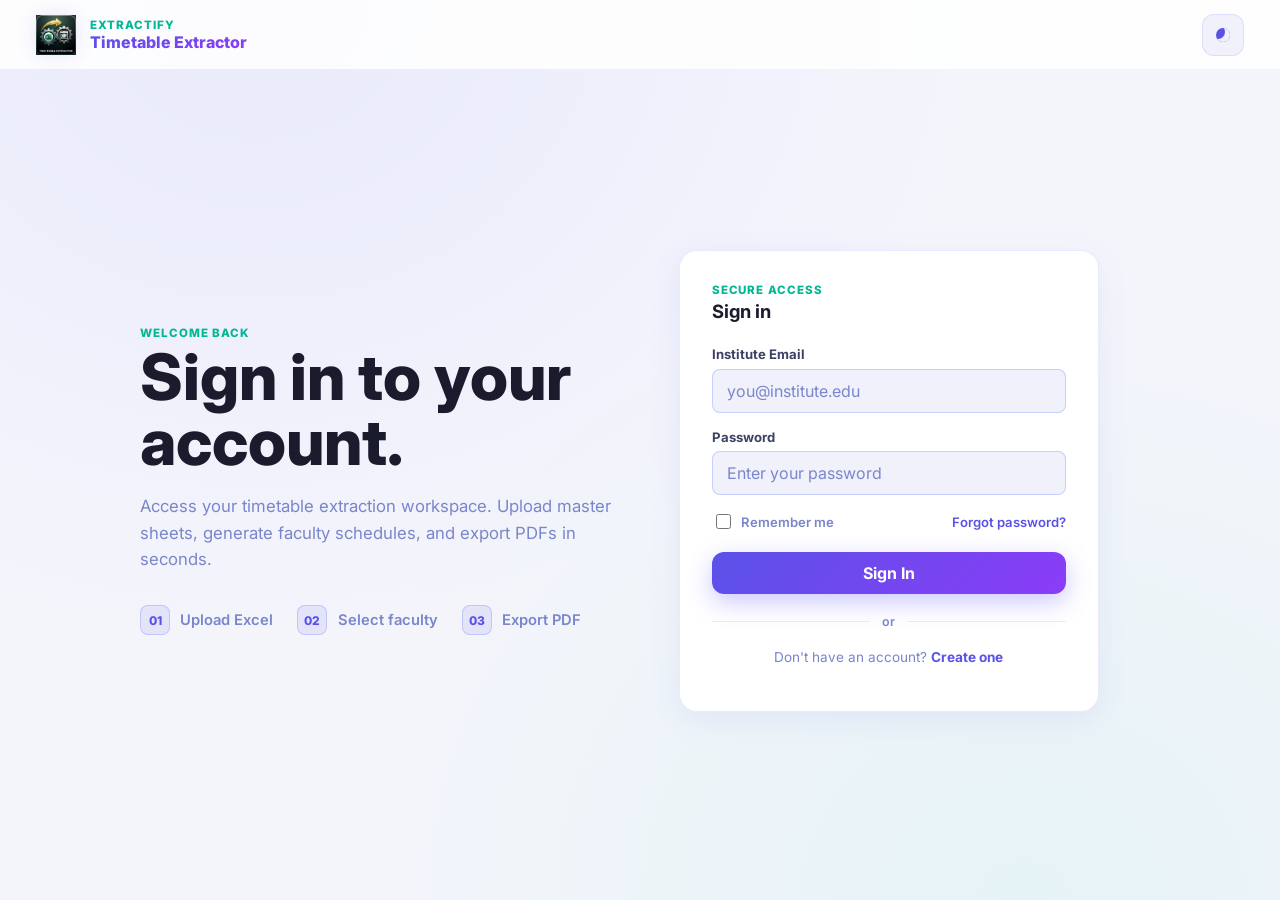
==== login.html @ 4394483c "added login, password and OTP system" ====
<!DOCTYPE html>
<html lang="en" data-theme="light">
<head>
  <meta charset="UTF-8" />
  <meta name="viewport" content="width=device-width, initial-scale=1.0" />
  <title>Extractify — Login</title>
  <link rel="icon" type="image/x-icon" href="/favicon.ico">
  <link rel="preconnect" href="https://fonts.googleapis.com" />
  <link rel="preconnect" href="https://fonts.gstatic.com" crossorigin />
  <link href="https://fonts.googleapis.com/css2?family=Inter:wght@400;500;600;700;800&display=swap" rel="stylesheet" />
  <link rel="stylesheet" href="style.css" />
  <style>
    .login-view {
      display: grid;
      min-height: calc(100vh - 77px);
      place-items: center;
      padding: clamp(1rem, 4vw, 3rem);
    }

    .login-layout {
      display: grid;
      grid-template-columns: minmax(0, 0.92fr) minmax(320px, 420px);
      gap: clamp(1.5rem, 5vw, 4rem);
      width: min(1000px, 100%);
      align-items: center;
    }

    .login-panel {
      background: var(--surface);
      border: 1px solid var(--border);
      border-radius: 18px;
      padding: 2rem;
      box-shadow: var(--shadow-soft);
    }

    .login-panel .panel-heading {
      margin-bottom: 1.5rem;
    }

    .login-panel .panel-heading h3 {
      color: var(--ink);
      font-size: 1.15rem;
      font-weight: 700;
    }

    .form-group {
      display: grid;
      gap: 0.4rem;
      margin-bottom: 1rem;
    }

    .form-label {
      color: var(--text);
      font-size: 0.82rem;
      font-weight: 700;
    }

    .form-input {
      width: 100%;
      height: 44px;
      padding: 0 0.9rem;
      color: var(--ink);
      background: var(--surface-raised);
      border: 1px solid var(--border-strong);
      border-radius: var(--radius-sm);
      outline: none;
      transition: border-color var(--transition), box-shadow var(--transition);
    }

    .form-input:focus {
      border-color: var(--primary);
      box-shadow: 0 0 0 3px color-mix(in srgb, var(--primary) 18%, transparent);
    }

    .form-input::placeholder {
      color: var(--text-muted);
    }

    .form-footer {
      display: flex;
      align-items: center;
      justify-content: space-between;
      gap: 1rem;
      margin-top: 0.5rem;
      margin-bottom: 1.25rem;
    }

    .remember-label {
      display: flex;
      align-items: center;
      gap: 0.45rem;
      color: var(--text-muted);
      font-size: 0.82rem;
      font-weight: 600;
      cursor: pointer;
    }

    .remember-label input[type="checkbox"] {
      accent-color: var(--primary);
      width: 15px;
      height: 15px;
      cursor: pointer;
    }

    .link-btn {
      color: var(--primary);
      font-size: 0.82rem;
      font-weight: 600;
      text-decoration: none;
      background: none;
      border: none;
      cursor: pointer;
      transition: color var(--transition);
      padding: 0;
    }

    .link-btn:hover {
      color: var(--primary-hover);
      text-decoration: underline;
    }

    .submit-btn {
      width: 100%;
    }

    .divider {
      display: flex;
      align-items: center;
      gap: 0.75rem;
      margin: 1.25rem 0;
      color: var(--text-muted);
      font-size: 0.78rem;
      font-weight: 600;
    }

    .divider::before,
    .divider::after {
      content: "";
      flex: 1;
      height: 1px;
      background: var(--border);
    }

    .signup-row {
      text-align: center;
      color: var(--text-muted);
      font-size: 0.85rem;
    }

    .signup-row button {
      color: var(--primary);
      font-weight: 700;
      text-decoration: none;
      background: none;
      border: none;
      cursor: pointer;
      padding: 0;
    }

    .signup-row button:hover {
      text-decoration: underline;
    }

    .alert-box {
      margin-bottom: 1rem;
      padding: 0.6rem 0.85rem;
      border-radius: var(--radius-sm);
      font-size: 0.85rem;
      font-weight: 600;
      display: none;
    }

    .alert-box.error {
      color: var(--danger);
      background: rgba(255, 71, 87, 0.1);
      border: 1px solid rgba(255, 71, 87, 0.25);
    }

    .alert-box.success {
      color: var(--accent);
      background: var(--accent-soft);
      border: 1px solid rgba(0, 212, 170, 0.25);
    }

    .screen {
      display: none;
    }

    .screen.active {
      display: block;
    }

    .back-link {
      display: inline-flex;
      align-items: center;
      gap: 0.4rem;
      margin-bottom: 1rem;
      color: var(--text-muted);
      font-size: 0.82rem;
      font-weight: 600;
      text-decoration: none;
      cursor: pointer;
    }

    .back-link:hover {
      color: var(--primary);
    }

    .otp-input {
      text-align: center;
      letter-spacing: 0.5rem;
      font-size: 1.2rem;
      font-weight: 700;
    }

    @media (max-width: 820px) {
      .login-layout {
        grid-template-columns: 1fr;
      }

      .upload-copy {
        text-align: center;
      }

      .upload-brief {
        justify-content: center;
      }
    }
  </style>
</head>
<body>
  <div class="app-shell">
    <header class="topbar">
      <div class="brand" aria-label="Extractify">
        <div class="brand-mark" aria-hidden="true">
          <img src="/favicon.ico" role="img" height="40px" width="40px">
        </div>
        <div>
          <p class="brand-kicker">Extractify</p>
          <h1>Timetable Extractor</h1>
        </div>
      </div>
      <div class="topbar-actions">
        <button id="themeToggle" class="icon-btn" type="button" title="Toggle theme" aria-label="Toggle theme">
          <span class="theme-glyph" aria-hidden="true"></span>
        </button>
      </div>
    </header>

    <section class="login-view">
      <div class="login-layout">
        <div class="upload-copy">
          <p class="eyebrow">Welcome back</p>
          <h2>Sign in to your account.</h2>
          <p class="subtitle">
            Access your timetable extraction workspace. Upload master sheets, generate faculty schedules, and export PDFs in seconds.
          </p>
          <div class="upload-brief" aria-label="Features overview">
            <div class="brief-item">
              <span class="brief-number">01</span>
              <span>Upload Excel</span>
            </div>
            <div class="brief-item">
              <span class="brief-number">02</span>
              <span>Select faculty</span>
            </div>
            <div class="brief-item">
              <span class="brief-number">03</span>
              <span>Export PDF</span>
            </div>
          </div>
        </div>

        <div class="login-panel">
          <!-- LOGIN SCREEN -->
          <div id="loginScreen" class="screen active">
            <div class="panel-heading">
              <div>
                <p class="eyebrow">Secure access</p>
                <h3>Sign in</h3>
              </div>
            </div>

            <div id="loginAlert" class="alert-box" role="alert"></div>

            <form id="loginForm" novalidate>
              <div class="form-group">
                <label class="form-label" for="loginEmail">Institute Email</label>
                <input
                  type="email"
                  id="loginEmail"
                  class="form-input"
                  placeholder="you@institute.edu"
                  autocomplete="email"
                  required
                />
              </div>

              <div class="form-group">
                <label class="form-label" for="loginPassword">Password</label>
                <input
                  type="password"
                  id="loginPassword"
                  class="form-input"
                  placeholder="Enter your password"
                  autocomplete="current-password"
                  required
                />
              </div>

              <div class="form-footer">
                <label class="remember-label">
                  <input type="checkbox" id="rememberMe" />
                  Remember me
                </label>
                <button type="button" class="link-btn" id="showForgotBtn">Forgot password?</button>
              </div>

              <button type="submit" class="primary-btn submit-btn">Sign In</button>
            </form>

            <div class="divider">or</div>

            <p class="signup-row">
              Don't have an account? <button type="button" id="showRegisterBtn">Create one</button>
            </p>
          </div>

          <!-- REGISTER STEP 1: Email + Name -->
          <div id="registerScreen" class="screen">
            <button type="button" class="back-link" id="backToLoginFromRegister">← Back to login</button>

            <div class="panel-heading">
              <div>
                <p class="eyebrow">Create account</p>
                <h3>Register</h3>
              </div>
            </div>

            <div id="registerAlert" class="alert-box" role="alert"></div>

            <form id="registerForm" novalidate>
              <div class="form-group">
                <label class="form-label" for="regFullName">Full Name</label>
                <input
                  type="text"
                  id="regFullName"
                  class="form-input"
                  placeholder="John Doe"
                  required
                />
              </div>

              <div class="form-group">
                <label class="form-label" for="regEmail">Institute Email</label>
                <input
                  type="email"
                  id="regEmail"
                  class="form-input"
                  placeholder="you@institute.edu"
                  autocomplete="email"
                  required
                />
              </div>

              <button type="submit" class="primary-btn submit-btn">Send OTP</button>
            </form>
          </div>

          <!-- REGISTER STEP 2: Verify OTP -->
          <div id="registerOtpScreen" class="screen">
            <button type="button" class="back-link" id="backToRegisterFromOtp">← Back</button>

            <div class="panel-heading">
              <div>
                <p class="eyebrow">Verify email</p>
                <h3>Enter OTP</h3>
              </div>
            </div>

            <div id="registerOtpAlert" class="alert-box" role="alert"></div>

            <form id="registerOtpForm" novalidate>
              <div class="form-group">
                <label class="form-label" for="regOtp">6-digit code</label>
                <input
                  type="text"
                  id="regOtp"
                  class="form-input otp-input"
                  placeholder="000000"
                  maxlength="6"
                  pattern="[0-9]{6}"
                  required
                />
              </div>

              <button type="submit" class="primary-btn submit-btn">Verify OTP</button>
            </form>
          </div>

          <!-- REGISTER STEP 3: Create Password -->
          <div id="registerPasswordScreen" class="screen">
            <div class="panel-heading">
              <div>
                <p class="eyebrow">Almost done</p>
                <h3>Create Password</h3>
              </div>
            </div>

            <div id="registerPasswordAlert" class="alert-box" role="alert"></div>

            <form id="registerPasswordForm" novalidate>
              <div class="form-group">
                <label class="form-label" for="regPassword">Password</label>
                <input
                  type="password"
                  id="regPassword"
                  class="form-input"
                  placeholder="At least 8 characters"
                  autocomplete="new-password"
                  required
                />
              </div>

              <div class="form-group">
                <label class="form-label" for="regPasswordConfirm">Confirm Password</label>
                <input
                  type="password"
                  id="regPasswordConfirm"
                  class="form-input"
                  placeholder="Re-enter password"
                  autocomplete="new-password"
                  required
                />
              </div>

              <button type="submit" class="primary-btn submit-btn">Complete Registration</button>
            </form>
          </div>

          <!-- FORGOT PASSWORD STEP 1: Email -->
          <div id="forgotScreen" class="screen">
            <button type="button" class="back-link" id="backToLoginFromForgot">← Back to login</button>

            <div class="panel-heading">
              <div>
                <p class="eyebrow">Reset password</p>
                <h3>Forgot Password</h3>
              </div>
            </div>

            <div id="forgotAlert" class="alert-box" role="alert"></div>

            <form id="forgotForm" novalidate>
              <div class="form-group">
                <label class="form-label" for="forgotEmail">Institute Email</label>
                <input
                  type="email"
                  id="forgotEmail"
                  class="form-input"
                  placeholder="you@institute.edu"
                  autocomplete="email"
                  required
                />
              </div>

              <button type="submit" class="primary-btn submit-btn">Send OTP</button>
            </form>
          </div>

          <!-- FORGOT PASSWORD STEP 2: Verify OTP -->
          <div id="forgotOtpScreen" class="screen">
            <button type="button" class="back-link" id="backToForgotFromOtp">← Back</button>

            <div class="panel-heading">
              <div>
                <p class="eyebrow">Verify email</p>
                <h3>Enter OTP</h3>
              </div>
            </div>

            <div id="forgotOtpAlert" class="alert-box" role="alert"></div>

            <form id="forgotOtpForm" novalidate>
              <div class="form-group">
                <label class="form-label" for="forgotOtp">6-digit code</label>
                <input
                  type="text"
                  id="forgotOtp"
                  class="form-input otp-input"
                  placeholder="000000"
                  maxlength="6"
                  pattern="[0-9]{6}"
                  required
                />
              </div>

              <button type="submit" class="primary-btn submit-btn">Verify OTP</button>
            </form>
          </div>

          <!-- FORGOT PASSWORD STEP 3: Reset Password -->
          <div id="forgotResetScreen" class="screen">
            <div class="panel-heading">
              <div>
                <p class="eyebrow">Reset password</p>
                <h3>New Password</h3>
              </div>
            </div>

            <div id="forgotResetAlert" class="alert-box" role="alert"></div>

            <form id="forgotResetForm" novalidate>
              <div class="form-group">
                <label class="form-label" for="forgotPassword">New Password</label>
                <input
                  type="password"
                  id="forgotPassword"
                  class="form-input"
                  placeholder="At least 8 characters"
                  autocomplete="new-password"
                  required
                />
              </div>

              <div class="form-group">
                <label class="form-label" for="forgotPasswordConfirm">Confirm Password</label>
                <input
                  type="password"
                  id="forgotPasswordConfirm"
                  class="form-input"
                  placeholder="Re-enter password"
                  autocomplete="new-password"
                  required
                />
              </div>

              <button type="submit" class="primary-btn submit-btn">Reset Password</button>
            </form>
          </div>
        </div>
      </div>
    </section>
  </div>

  <div id="toast" class="toast" role="status" aria-live="polite" hidden></div>

  <script>
    // Theme toggle
    const themeToggle = document.getElementById('themeToggle');
    const html = document.documentElement;
    const saved = localStorage.getItem('theme') || 'light';
    html.setAttribute('data-theme', saved);

    themeToggle.addEventListener('click', () => {
      const next = html.getAttribute('data-theme') === 'dark' ? 'light' : 'dark';
      html.setAttribute('data-theme', next);
      localStorage.setItem('theme', next);
    });

    // Screen navigation
    const screens = {
      login: document.getElementById('loginScreen'),
      register: document.getElementById('registerScreen'),
      registerOtp: document.getElementById('registerOtpScreen'),
      registerPassword: document.getElementById('registerPasswordScreen'),
      forgot: document.getElementById('forgotScreen'),
      forgotOtp: document.getElementById('forgotOtpScreen'),
      forgotReset: document.getElementById('forgotResetScreen'),
    };

    function showScreen(name) {
      Object.values(screens).forEach(s => s.classList.remove('active'));
      screens[name].classList.add('active');
    }

    // State
    let regEmail = '', regFullName = '', regOtp = '';
    let forgotEmail = '', forgotOtp = '';

    // Alerts
    function showAlert(id, msg, type = 'error') {
      const box = document.getElementById(id);
      box.textContent = msg;
      box.className = `alert-box ${type}`;
      box.style.display = 'block';
    }

    function hideAlert(id) {
      document.getElementById(id).style.display = 'none';
    }

    // Navigation buttons
    document.getElementById('showRegisterBtn').addEventListener('click', () => showScreen('register'));
    document.getElementById('showForgotBtn').addEventListener('click', () => showScreen('forgot'));
    document.getElementById('backToLoginFromRegister').addEventListener('click', () => showScreen('login'));
    document.getElementById('backToLoginFromForgot').addEventListener('click', () => showScreen('login'));
    document.getElementById('backToRegisterFromOtp').addEventListener('click', () => showScreen('register'));
    document.getElementById('backToForgotFromOtp').addEventListener('click', () => showScreen('forgot'));

    // ========== LOGIN ==========
    document.getElementById('loginForm').addEventListener('submit', async (e) => {
      e.preventDefault();
      hideAlert('loginAlert');

      const email = document.getElementById('loginEmail').value.trim();
      const password = document.getElementById('loginPassword').value;
      const btn = e.target.querySelector('button[type="submit"]');

      if (!email || !password) {
        showAlert('loginAlert', 'Please fill in all fields.');
        return;
      }

      btn.disabled = true;
      btn.textContent = 'Signing in…';

      try {
        const res = await fetch('/api/login', {
          method: 'POST',
          headers: { 'Content-Type': 'application/json' },
          credentials: 'same-origin',
          body: JSON.stringify({ email, password }),
        });
        if (res.ok) {
          window.location.href = '/';
        } else {
          const data = await res.json();
          showAlert('loginAlert', data.error || 'Invalid credentials.');
        }
      } catch {
        showAlert('loginAlert', 'Could not reach the server.');
      } finally {
        btn.disabled = false;
        btn.textContent = 'Sign In';
      }
    });

    // ========== REGISTER STEP 1 ==========
    document.getElementById('registerForm').addEventListener('submit', async (e) => {
      e.preventDefault();
      hideAlert('registerAlert');

      regFullName = document.getElementById('regFullName').value.trim();
      regEmail = document.getElementById('regEmail').value.trim();
      const btn = e.target.querySelector('button[type="submit"]');

      if (!regFullName || !regEmail) {
        showAlert('registerAlert', 'Please fill in all fields.');
        return;
      }

      btn.disabled = true;
      btn.textContent = 'Sending…';

      try {
        const res = await fetch('/api/register/send-otp', {
          method: 'POST',
          headers: { 'Content-Type': 'application/json' },
          body: JSON.stringify({ full_name: regFullName, email: regEmail }),
        });
        const data = await res.json();
        if (res.ok) {
          showAlert('registerOtpAlert', 'OTP sent to your email.', 'success');
          showScreen('registerOtp');
        } else {
          showAlert('registerAlert', data.error || 'Failed to send OTP.');
        }
      } catch {
        showAlert('registerAlert', 'Could not reach the server.');
      } finally {
        btn.disabled = false;
        btn.textContent = 'Send OTP';
      }
    });

    // ========== REGISTER STEP 2 ==========
    document.getElementById('registerOtpForm').addEventListener('submit', async (e) => {
      e.preventDefault();
      hideAlert('registerOtpAlert');

      regOtp = document.getElementById('regOtp').value.trim();
      const btn = e.target.querySelector('button[type="submit"]');

      if (regOtp.length !== 6) {
        showAlert('registerOtpAlert', 'Please enter a 6-digit OTP.');
        return;
      }

      btn.disabled = true;
      btn.textContent = 'Verifying…';

      try {
        const res = await fetch('/api/register/verify-otp', {
          method: 'POST',
          headers: { 'Content-Type': 'application/json' },
          body: JSON.stringify({ email: regEmail, otp: regOtp }),
        });
        const data = await res.json();
        if (res.ok) {
          showScreen('registerPassword');
        } else {
          showAlert('registerOtpAlert', data.error || 'Invalid OTP.');
        }
      } catch {
        showAlert('registerOtpAlert', 'Could not reach the server.');
      } finally {
        btn.disabled = false;
        btn.textContent = 'Verify OTP';
      }
    });

    // ========== REGISTER STEP 3 ==========
    document.getElementById('registerPasswordForm').addEventListener('submit', async (e) => {
      e.preventDefault();
      hideAlert('registerPasswordAlert');

      const password = document.getElementById('regPassword').value;
      const confirm = document.getElementById('regPasswordConfirm').value;
      const btn = e.target.querySelector('button[type="submit"]');

      if (password.length < 8) {
        showAlert('registerPasswordAlert', 'Password must be at least 8 characters.');
        return;
      }
      if (password !== confirm) {
        showAlert('registerPasswordAlert', 'Passwords do not match.');
        return;
      }

      btn.disabled = true;
      btn.textContent = 'Creating account…';

      try {
        const res = await fetch('/api/register/complete', {
          method: 'POST',
          headers: { 'Content-Type': 'application/json' },
          credentials: 'same-origin',
          body: JSON.stringify({ email: regEmail, otp: regOtp, password }),
        });
        if (res.ok) {
          window.location.href = '/';
        } else {
          const data = await res.json();
          showAlert('registerPasswordAlert', data.error || 'Registration failed.');
        }
      } catch {
        showAlert('registerPasswordAlert', 'Could not reach the server.');
      } finally {
        btn.disabled = false;
        btn.textContent = 'Complete Registration';
      }
    });

    // ========== FORGOT STEP 1 ==========
    document.getElementById('forgotForm').addEventListener('submit', async (e) => {
      e.preventDefault();
      hideAlert('forgotAlert');

      forgotEmail = document.getElementById('forgotEmail').value.trim();
      const btn = e.target.querySelector('button[type="submit"]');

      if (!forgotEmail) {
        showAlert('forgotAlert', 'Please enter your email.');
        return;
      }

      btn.disabled = true;
      btn.textContent = 'Sending…';

      try {
        const res = await fetch('/api/forgot/send-otp', {
          method: 'POST',
          headers: { 'Content-Type': 'application/json' },
          body: JSON.stringify({ email: forgotEmail }),
        });
        const data = await res.json();
        if (res.ok) {
          showAlert('forgotOtpAlert', 'OTP sent to your email.', 'success');
          showScreen('forgotOtp');
        } else {
          showAlert('forgotAlert', data.error || 'Failed to send OTP.');
        }
      } catch {
        showAlert('forgotAlert', 'Could not reach the server.');
      } finally {
        btn.disabled = false;
        btn.textContent = 'Send OTP';
      }
    });

    // ========== FORGOT STEP 2 ==========
    document.getElementById('forgotOtpForm').addEventListener('submit', async (e) => {
      e.preventDefault();
      hideAlert('forgotOtpAlert');

      forgotOtp = document.getElementById('forgotOtp').value.trim();
      const btn = e.target.querySelector('button[type="submit"]');

      if (forgotOtp.length !== 6) {
        showAlert('forgotOtpAlert', 'Please enter a 6-digit OTP.');
        return;
      }

      btn.disabled = true;
      btn.textContent = 'Verifying…';

      try {
        const res = await fetch('/api/forgot/verify-otp', {
          method: 'POST',
          headers: { 'Content-Type': 'application/json' },
          body: JSON.stringify({ email: forgotEmail, otp: forgotOtp }),
        });
        const data = await res.json();
        if (res.ok) {
          showScreen('forgotReset');
        } else {
          showAlert('forgotOtpAlert', data.error || 'Invalid OTP.');
        }
      } catch {
        showAlert('forgotOtpAlert', 'Could not reach the server.');
      } finally {
        btn.disabled = false;
        btn.textContent = 'Verify OTP';
      }
    });

    // ========== FORGOT STEP 3 ==========
    document.getElementById('forgotResetForm').addEventListener('submit', async (e) => {
      e.preventDefault();
      hideAlert('forgotResetAlert');

      const password = document.getElementById('forgotPassword').value;
      const confirm = document.getElementById('forgotPasswordConfirm').value;
      const btn = e.target.querySelector('button[type="submit"]');

      if (password.length < 8) {
        showAlert('forgotResetAlert', 'Password must be at least 8 characters.');
        return;
      }
      if (password !== confirm) {
        showAlert('forgotResetAlert', 'Passwords do not match.');
        return;
      }

      btn.disabled = true;
      btn.textContent = 'Resetting…';

      try {
        const res = await fetch('/api/forgot/reset', {
          method: 'POST',
          headers: { 'Content-Type': 'application/json' },
          body: JSON.stringify({ email: forgotEmail, otp: forgotOtp, password }),
        });
        const data = await res.json();
        if (res.ok) {
          showAlert('loginAlert', 'Password reset successful. Please sign in.', 'success');
          showScreen('login');
        } else {
          showAlert('forgotResetAlert', data.error || 'Reset failed.');
        }
      } catch {
        showAlert('forgotResetAlert', 'Could not reach the server.');
      } finally {
        btn.disabled = false;
        btn.textContent = 'Reset Password';
      }
    });
  </script>
</body>
</html>
---- style.css ----
/* =========================================================
   TimeAI - Smart Extraction Dashboard
   Dark Navy / Teal / Purple Theme
   ========================================================= */

:root {
  color-scheme: dark;
  /* Backgrounds */
  --bg: #0d0f1a;
  --bg-band: #0a0c16;
  --surface: #131628;
  --surface-raised: #1a1f35;
  --surface-soft: #1e2440;
  --surface-2: #161b2e;

  /* Text */
  --ink: #e8eaf6;
  --text: #c5cae9;
  --text-muted: #7986cb;

  /* Borders */
  --border: rgba(99, 120, 255, 0.18);
  --border-strong: rgba(99, 120, 255, 0.35);

  /* Brand colors */
  --primary: #6c63ff;
  --primary-hover: #7c74ff;
  --primary-soft: rgba(108, 99, 255, 0.18);

  /* Teal accent */
  --accent: #00d4aa;
  --accent-soft: rgba(0, 212, 170, 0.14);

  /* Supporting colors */
  --gold: #ffd166;
  --rose: #ff6b9d;
  --violet: #a855f7;
  --cyan: #22d3ee;
  --teal: #00d4aa;
  --danger: #ff4757;

  /* Gradients */
  --grad-primary: linear-gradient(135deg, #6c63ff 0%, #a855f7 100%);
  --grad-accent: linear-gradient(135deg, #00d4aa 0%, #22d3ee 100%);
  --grad-card-blue: linear-gradient(135deg, #1a2550 0%, #0f1635 100%);
  --grad-card-teal: linear-gradient(135deg, #0d2b2b 0%, #0a1f1f 100%);
  --grad-card-purple: linear-gradient(135deg, #221535 0%, #160e26 100%);
  --grad-card-red: linear-gradient(135deg, #2a1220 0%, #1a0b14 100%);
  --grad-sidebar: linear-gradient(180deg, #0f1120 0%, #0b0d1a 100%);
  --grad-topbar: linear-gradient(90deg, #0d0f1e 0%, #111428 100%);

  /* Shadows */
  --shadow: 0 24px 64px rgba(0, 0, 0, 0.6);
  --shadow-soft: 0 8px 32px rgba(0, 0, 0, 0.4);
  --shadow-glow: 0 0 20px rgba(108, 99, 255, 0.25);
  --shadow-teal: 0 0 20px rgba(0, 212, 170, 0.2);

  /* Misc */
  --radius: 12px;
  --radius-sm: 8px;
  --font: "Inter", "Segoe UI", Arial, sans-serif;
  --transition: 180ms ease;
}

/* Dark theme (explicit) */
[data-theme="dark"] {
  color-scheme: dark;
  --bg: #0d0f1a;
  --bg-band: #0a0c16;
  --surface: #131628;
  --surface-raised: #1a1f35;
  --surface-soft: #1e2440;
  --surface-2: #161b2e;
  --ink: #e8eaf6;
  --text: #c5cae9;
  --text-muted: #7986cb;
  --border: rgba(99, 120, 255, 0.18);
  --border-strong: rgba(99, 120, 255, 0.35);
  --primary: #6c63ff;
  --primary-hover: #7c74ff;
  --primary-soft: rgba(108, 99, 255, 0.18);
  --accent: #00d4aa;
  --accent-soft: rgba(0, 212, 170, 0.14);
  --gold: #ffd166;
  --rose: #ff6b9d;
  --violet: #a855f7;
  --shadow: 0 24px 64px rgba(0, 0, 0, 0.6);
  --shadow-soft: 0 8px 32px rgba(0, 0, 0, 0.4);
  --shadow-glow: 0 0 20px rgba(108, 99, 255, 0.25);
  --shadow-teal: 0 0 20px rgba(0, 212, 170, 0.2);
  --grad-sidebar: linear-gradient(180deg, #0f1120 0%, #0b0d1a 100%);
}

/* Light theme */
[data-theme="light"] {
  color-scheme: light;

  /* Backgrounds */
  --bg: #f4f5fb;
  --bg-band: #eceef8;
  --surface: #ffffff;
  --surface-raised: #f0f1fa;
  --surface-soft: #e8eaf6;
  --surface-2: #f7f8fd;

  /* Text */
  --ink: #1a1c2e;
  --text: #3d4166;
  --text-muted: #7986cb;

  /* Borders */
  --border: rgba(99, 120, 255, 0.15);
  --border-strong: rgba(99, 120, 255, 0.28);

  /* Brand colors — same vibrancy */
  --primary: #5a52e8;
  --primary-hover: #6c63ff;
  --primary-soft: rgba(90, 82, 232, 0.1);

  /* Teal accent */
  --accent: #00b894;
  --accent-soft: rgba(0, 184, 148, 0.12);

  /* Supporting colors */
  --gold: #e6a817;
  --rose: #e8457a;
  --violet: #8b3cf7;
  --cyan: #06b6d4;
  --teal: #00b894;
  --danger: #e53e52;

  /* Gradients */
  --grad-primary: linear-gradient(135deg, #5a52e8 0%, #8b3cf7 100%);
  --grad-accent: linear-gradient(135deg, #00b894 0%, #06b6d4 100%);
  --grad-card-blue: linear-gradient(135deg, #eef0fd 0%, #f4f5fb 100%);
  --grad-card-teal: linear-gradient(135deg, #e6faf7 0%, #f0fdfb 100%);
  --grad-card-purple: linear-gradient(135deg, #f3eeff 0%, #f9f5ff 100%);
  --grad-card-red: linear-gradient(135deg, #fff0f3 0%, #fff5f7 100%);
  --grad-sidebar: linear-gradient(180deg, #f7f8fd 0%, #f0f1fa 100%);
  --grad-topbar: linear-gradient(90deg, #ffffff 0%, #f7f8fd 100%);

  /* Shadows */
  --shadow: 0 24px 64px rgba(90, 82, 232, 0.12);
  --shadow-soft: 0 8px 32px rgba(90, 82, 232, 0.08);
  --shadow-glow: 0 0 20px rgba(90, 82, 232, 0.15);
  --shadow-teal: 0 0 20px rgba(0, 184, 148, 0.15);
}

* {
  box-sizing: border-box;
}

html {
  min-height: 100%;
  letter-spacing: 0;
}

body {
  min-height: 100vh;
  margin: 0;
  font-family: var(--font);
  color: var(--text);
  background: var(--bg);
  background-image:
    radial-gradient(ellipse at 20% 0%, rgba(108, 99, 255, 0.08) 0%, transparent 50%),
    radial-gradient(ellipse at 80% 100%, rgba(0, 212, 170, 0.06) 0%, transparent 50%);
}

button,
input {
  font: inherit;
}

button {
  border: 0;
}

[hidden] {
  display: none !important;
}

.app-shell {
  min-height: 100vh;
}

.topbar {
  position: sticky;
  top: 0;
  z-index: 20;
  display: flex;
  align-items: center;
  justify-content: space-between;
  gap: 1rem;
  padding: 0.85rem clamp(1rem, 3vw, 2.25rem);
  background: rgba(255, 255, 255, 0.88);
}

[data-theme="dark"] .topbar {
  background: rgba(13, 15, 26, 0.92);
  border-bottom: 1px solid var(--border);
  backdrop-filter: blur(24px);
  -webkit-backdrop-filter: blur(24px);
}

.brand {
  display: flex;
  align-items: center;
  gap: 0.85rem;
  min-width: 0;
}

.brand-mark {
  display: grid;
  width: 40px;
  height: 40px;
  place-items: center;
  color: #fff;
  background: var(--grad-primary);
  border-radius: 10px;
  box-shadow: var(--shadow-glow);
  flex: 0 0 auto;
}

.brand-mark svg {
  width: 25px;
  height: 25px;
  fill: currentColor;
}

.brand h1,
.brand p,
.upload-copy h2,
.panel-heading h3,
.sidebar h3,
.content-header h2,
.dropzone h3,
.welcome-panel h3,
.teacher-code,
.stat-value,
.tt-subject {
  margin: 0;
}

.brand h1 {
  color: var(--ink);
  font-size: 1rem;
  font-weight: 800;
  background: var(--grad-primary);
  -webkit-background-clip: text;
  -webkit-text-fill-color: transparent;
  background-clip: text;
}

.brand-kicker,
.eyebrow {
  margin: 0 0 0.24rem;
  color: var(--accent);
  font-size: 0.72rem;
  font-weight: 800;
  text-transform: uppercase;
  letter-spacing: 0.08em;
}

.topbar-actions {
  display: flex;
  align-items: center;
  gap: 0.65rem;
}

.icon-btn,
.ghost-btn,
.primary-btn {
  min-height: 42px;
  border-radius: var(--radius);
  cursor: pointer;
  transition:
    transform var(--transition),
    background var(--transition),
    border-color var(--transition),
    color var(--transition),
    box-shadow var(--transition);
}

.icon-btn {
  display: grid;
  width: 42px;
  place-items: center;
  color: var(--text);
  background: var(--surface-raised);
  border: 1px solid var(--border);
}

.ghost-btn,
.primary-btn {
  display: inline-flex;
  align-items: center;
  justify-content: center;
  gap: 0.55rem;
  padding: 0.6rem 1.1rem;
  font-weight: 700;
  white-space: nowrap;
}

.ghost-btn {
  color: var(--text);
  background: var(--surface-raised);
  border: 1px solid var(--border-strong);
}

.primary-btn {
  color: #fff;
  background: var(--grad-primary);
  border: none;
  box-shadow: 0 8px 24px rgba(108, 99, 255, 0.35);
}

.icon-btn:hover,
.ghost-btn:hover,
.primary-btn:hover {
  transform: translateY(-1px);
}

.ghost-btn:hover,
.icon-btn:hover {
  border-color: var(--primary);
  background: var(--surface-soft);
  color: var(--ink);
}

.primary-btn:hover {
  background: linear-gradient(135deg, #7c74ff 0%, #b560ff 100%);
  box-shadow: 0 12px 32px rgba(108, 99, 255, 0.45);
}

.primary-btn:disabled,
.primary-btn.disabled,
.primary-btn:disabled:hover {
  cursor: not-allowed;
  color: color-mix(in srgb, var(--text-muted) 72%, transparent);
  background: color-mix(in srgb, var(--surface-soft) 82%, var(--border));
  box-shadow: none;
  transform: none;
}

.icon-btn:focus-visible,
.ghost-btn:focus-visible,
.primary-btn:focus-visible,
.dropzone:focus-visible,
.teacher-item:focus-visible,
.search-field:focus-within {
  outline: 3px solid color-mix(in srgb, var(--primary) 28%, transparent);
  outline-offset: 3px;
}

.theme-glyph,
.btn-icon {
  position: relative;
  display: inline-block;
  width: 18px;
  height: 18px;
  flex: 0 0 auto;
}

.theme-glyph::before {
  position: absolute;
  inset: 2px;
  content: "";
  border-radius: 999px;
  background: var(--primary);
  box-shadow: inset -5px -3px 0 var(--surface-soft);
}

[data-theme="light"] .theme-glyph::before {
  inset: 2px;
  background: var(--primary);
  box-shadow: inset -5px -3px 0 var(--surface-raised);
}

[data-theme="dark"] .theme-glyph::before {
  inset: 3px;
  background: var(--gold);
  box-shadow:
    0 -7px 0 -5px var(--gold),
    0 7px 0 -5px var(--gold),
    7px 0 0 -5px var(--gold),
    -7px 0 0 -5px var(--gold);
}

.upload-icon::before,
.download-icon::before,
.browse-icon::before {
  position: absolute;
  content: "";
}

.upload-icon::before {
  left: 4px;
  top: 3px;
  width: 8px;
  height: 8px;
  border-top: 2px solid currentColor;
  border-left: 2px solid currentColor;
  transform: rotate(45deg);
}

.upload-icon::after,
.download-icon::after,
.browse-icon::after {
  position: absolute;
  content: "";
}

.upload-icon::after {
  left: 8px;
  top: 6px;
  width: 2px;
  height: 9px;
  background: currentColor;
  border-radius: 1px;
}

.download-icon::before {
  left: 8px;
  top: 2px;
  width: 2px;
  height: 10px;
  background: currentColor;
}

.download-icon::after {
  left: 4px;
  top: 8px;
  width: 8px;
  height: 8px;
  border-right: 2px solid currentColor;
  border-bottom: 2px solid currentColor;
  transform: rotate(45deg);
}

.browse-icon::before {
  left: 2px;
  top: 5px;
  width: 14px;
  height: 10px;
  border: 2px solid currentColor;
  border-radius: 3px;
}

.browse-icon::after {
  left: 5px;
  top: 2px;
  width: 7px;
  height: 5px;
  border: 2px solid currentColor;
  border-bottom: 0;
  border-radius: 3px 3px 0 0;
}

.upload-view {
  display: grid;
  min-height: calc(100vh - 77px);
  align-items: center;
  padding: clamp(1rem, 4vw, 3rem);
}

.upload-layout {
  display: grid;
  grid-template-columns: minmax(0, 0.92fr) minmax(340px, 480px);
  gap: clamp(1.5rem, 5vw, 4rem);
  width: min(1120px, 100%);
  margin: 0 auto;
  align-items: center;
}

.upload-copy h2 {
  max-width: 760px;
  color: var(--ink);
  font-size: clamp(2.2rem, 5vw, 4.6rem);
  line-height: 1.02;
  font-weight: 800;
  letter-spacing: 0;
}

.upload-copy .subtitle {
  max-width: 520px;
  margin: 1.15rem 0 2rem;
  color: var(--text-muted);
  font-size: 1.05rem;
  line-height: 1.6;
}

.upload-brief {
  display: grid;
  grid-template-columns: repeat(3, auto);
  gap: 1.5rem;
  justify-content: start;
}

.brief-item {
  display: flex;
  align-items: center;
  gap: 0.65rem;
  color: var(--text-muted);
  font-size: 0.92rem;
  font-weight: 600;
}

.brief-number {
  display: grid;
  width: 30px;
  height: 30px;
  place-items: center;
  color: var(--primary);
  background: var(--primary-soft);
  border: 1px solid var(--border-strong);
  border-radius: 8px;
  font-size: 0.75rem;
  font-weight: 800;
}

.upload-panel {
  background: var(--surface);
  border: 1px solid var(--border);
  border-radius: 18px;
  padding: 1.75rem;
  box-shadow: var(--shadow-soft);
}

.panel-heading {
  display: flex;
  align-items: flex-start;
  justify-content: space-between;
  gap: 1rem;
  margin-bottom: 1.25rem;
}

.panel-heading h3 {
  color: var(--ink);
  font-size: 1.15rem;
  font-weight: 700;
}

.file-limit {
  flex: 0 0 auto;
  margin-top: 0.1rem;
  padding: 0.25rem 0.55rem;
  color: var(--text-muted);
  background: var(--surface-soft);
  border: 1px solid var(--border);
  border-radius: 6px;
  font-size: 0.75rem;
  font-weight: 600;
}

.dropzone {
  display: flex;
  flex-direction: column;
  align-items: center;
  gap: 0.85rem;
  min-height: 280px;
  padding: 2rem 1.5rem;
  background: var(--surface-raised);
  border: 2px dashed var(--border-strong);
  border-radius: var(--radius);
  cursor: pointer;
  transition: border-color var(--transition), background var(--transition);
  text-align: center;
}

.dropzone:hover,
.dropzone.dragover {
  border-color: var(--primary);
  background: color-mix(in srgb, var(--primary-soft) 60%, var(--surface-raised));
}

.dropzone.uploading {
  border-color: var(--accent);
  cursor: progress;
}

.dropzone-visual {
  display: grid;
  width: 64px;
  height: 64px;
  place-items: center;
  background: var(--primary-soft);
  border: 1px solid var(--border-strong);
  border-radius: 14px;
  box-shadow: var(--shadow-glow);
}

.sheet-glyph {
  display: block;
  width: 32px;
  height: 32px;
  background: linear-gradient(135deg, var(--primary) 0%, var(--violet) 100%);
  mask-image: url("data:image/svg+xml,%3Csvg xmlns='http://www.w3.org/2000/svg' viewBox='0 0 24 24'%3E%3Cpath d='M14 2H6a2 2 0 0 0-2 2v16a2 2 0 0 0 2 2h12a2 2 0 0 0 2-2V8l-6-6zm4 18H6V4h7v5h5v11zM8 15h2v2H8v-2zm0-4h2v2H8v-2zm4 4h2v2h-2v-2zm0-4h2v2h-2v-2zm4 4h2v2h-2v-2zm0-4h2v2h-2v-2z'/%3E%3C/svg%3E");
  mask-size: contain;
  mask-repeat: no-repeat;
  mask-position: center;
  -webkit-mask-image: url("data:image/svg+xml,%3Csvg xmlns='http://www.w3.org/2000/svg' viewBox='0 0 24 24'%3E%3Cpath d='M14 2H6a2 2 0 0 0-2 2v16a2 2 0 0 0 2 2h12a2 2 0 0 0 2-2V8l-6-6zm4 18H6V4h7v5h5v11zM8 15h2v2H8v-2zm0-4h2v2H8v-2zm4 4h2v2h-2v-2zm0-4h2v2h-2v-2zm4 4h2v2h-2v-2zm0-4h2v2h-2v-2z'/%3E%3C/svg%3E");
  -webkit-mask-size: contain;
  -webkit-mask-repeat: no-repeat;
  -webkit-mask-position: center;
}

.dropzone h3 {
  color: var(--ink);
  font-size: 1rem;
  font-weight: 700;
}

.dropzone p {
  margin: -0.35rem 0 0;
  color: var(--text-muted);
  font-size: 0.88rem;
}

.selected-file {
  margin: 0;
  color: var(--accent);
  font-size: 0.82rem;
  font-weight: 600;
  word-break: break-all;
}

.status {
  margin-top: 0.85rem;
  padding: 0.6rem 0.85rem;
  border-radius: var(--radius-sm);
  font-size: 0.88rem;
  font-weight: 600;
  border: 1px solid transparent;
}

.status.error {
  color: var(--danger);
  background: rgba(255, 71, 87, 0.1);
  border-color: rgba(255, 71, 87, 0.25);
}

.status.success {
  color: var(--accent);
  background: var(--accent-soft);
  border-color: rgba(0, 212, 170, 0.25);
}

.results {
  display: grid;
  grid-template-columns: 300px minmax(0, 1fr);
  height: calc(100vh - 77px);
  overflow: hidden;
}

.sidebar {
  display: flex;
  flex-direction: column;
  gap: 0.75rem;
  height: 100%;
  padding: 1.25rem;
  background: var(--grad-sidebar);
  border-right: 1px solid var(--border);
  overflow-y: auto;
  overscroll-behavior: contain;
}

.sidebar-header {
  display: flex;
  align-items: center;
  justify-content: space-between;
  gap: 0.5rem;
}

.sidebar h3 {
  color: var(--ink);
  font-size: 0.95rem;
  font-weight: 700;
}

.count-badge {
  display: inline-flex;
  align-items: center;
  justify-content: center;
  min-width: 26px;
  height: 22px;
  padding: 0 0.45rem;
  color: var(--primary);
  background: var(--primary-soft);
  border: 1px solid var(--border-strong);
  border-radius: 999px;
  font-size: 0.75rem;
  font-weight: 800;
}

.search-field {
  display: flex;
  align-items: center;
  gap: 0.5rem;
  padding: 0 0.75rem;
  background: var(--surface-raised);
  border: 1px solid var(--border);
  border-radius: var(--radius-sm);
  transition: border-color var(--transition);
}

.search-icon {
  position: relative;
  display: inline-block;
  width: 16px;
  height: 16px;
  flex: 0 0 auto;
  color: var(--text-muted);
}

.search-icon::before {
  position: absolute;
  inset: 0;
  bottom: 4px;
  right: 4px;
  content: "";
  border: 1.5px solid currentColor;
  border-radius: 50%;
}

.search-icon::after {
  position: absolute;
  right: 0;
  bottom: 0;
  width: 5px;
  height: 1.5px;
  content: "";
  background: currentColor;
  border-radius: 1px;
  transform: rotate(-45deg);
  transform-origin: right center;
}

.search-field input {
  flex: 1;
  min-width: 0;
  height: 38px;
  padding: 0;
  color: var(--text);
  background: transparent;
  border: none;
  outline: none;
  font-size: 0.88rem;
}

.search-field input::placeholder {
  color: var(--text-muted);
}

.teacher-list {
  flex: 1;
  margin: 0;
  padding: 0;
  list-style: none;
  display: flex;
  flex-direction: column;
  gap: 0.35rem;
}

.teacher-item {
  display: flex;
  align-items: center;
  justify-content: space-between;
  gap: 0.75rem;
  padding: 0.65rem 0.75rem;
  background: var(--surface-raised);
  border: 1px solid transparent;
  border-radius: var(--radius-sm);
  cursor: pointer;
  transition:
    background var(--transition),
    border-color var(--transition),
    transform var(--transition);
}

.teacher-item:hover {
  background: var(--surface-soft);
  border-color: var(--border);
  transform: translateX(2px);
}

.teacher-item.active {
  background: color-mix(in srgb, var(--primary-soft) 80%, var(--surface-raised));
  border-color: var(--primary);
}

.teacher-info {
  display: grid;
  gap: 0.18rem;
  min-width: 0;
}

.teacher-code {
  color: var(--ink);
  font-size: 0.88rem;
  font-weight: 700;
  overflow: hidden;
  text-overflow: ellipsis;
  white-space: nowrap;
}

.teacher-name {
  color: var(--text-muted);
  font-size: 0.78rem;
  overflow: hidden;
  text-overflow: ellipsis;
  white-space: nowrap;
}

.slot-badge {
  flex: 0 0 auto;
  padding: 0.2rem 0.5rem;
  color: var(--accent);
  background: var(--accent-soft);
  border: 1px solid rgba(0, 212, 170, 0.2);
  border-radius: 999px;
  font-size: 0.72rem;
  font-weight: 800;
}

.teacher-empty {
  padding: 1.5rem 1rem;
  color: var(--text-muted);
  font-size: 0.88rem;
  text-align: center;
}

.content {
  display: flex;
  flex-direction: column;
  gap: 1.25rem;
  padding: 1.5rem clamp(1rem, 3vw, 2.25rem);
  overflow-y: auto;
  overscroll-behavior: contain;
}

.content-header {
  display: flex;
  align-items: flex-start;
  justify-content: space-between;
  gap: 1rem;
}

.content-header h2 {
  color: var(--ink);
  font-size: 1.45rem;
  font-weight: 800;
}

.code-pill {
  display: inline-flex;
  align-items: center;
  margin-left: 0.5rem;
  padding: 0.1rem 0.5rem;
  color: var(--primary);
  background: var(--primary-soft);
  border: 1px solid var(--border-strong);
  border-radius: 6px;
  font-size: 0.78rem;
  font-weight: 800;
  vertical-align: middle;
}

.muted {
  color: var(--text-muted);
  font-size: 0.88rem;
}

.summary-stats {
  display: grid;
  grid-template-columns: repeat(4, minmax(0, 1fr));
  gap: 1rem;
}

.stat-tile {
  padding: 1rem 1.15rem;
  background: var(--surface);
  border: 1px solid var(--border);
  border-radius: var(--radius);
  box-shadow: var(--shadow-soft);
}

.stat-value {
  color: var(--ink);
  font-size: 1.65rem;
  font-weight: 800;
}

.stat-label {
  margin: 0.2rem 0 0;
  color: var(--text-muted);
  font-size: 0.8rem;
  font-weight: 600;
}

.warnings {
  padding: 0.75rem 1rem;
  color: var(--gold);
  background: rgba(255, 209, 102, 0.08);
  border: 1px solid rgba(255, 209, 102, 0.2);
  border-radius: var(--radius-sm);
  font-size: 0.88rem;
  line-height: 1.5;
}

.timetable-container {
  flex: 1;
}

.table-section {
  display: grid;
  gap: 0.75rem;
}

.table-caption {
  display: flex;
  align-items: center;
  justify-content: space-between;
  gap: 1rem;
}

.table-caption h4 {
  margin: 0;
  color: var(--ink);
  font-size: 0.95rem;
  font-weight: 700;
}

.table-meta {
  color: var(--text-muted);
  font-size: 0.8rem;
}

.legend {
  display: flex;
  gap: 1.25rem;
}

.legend-item {
  display: flex;
  align-items: center;
  gap: 0.4rem;
  color: var(--text-muted);
  font-size: 0.78rem;
}

.legend-dot {
  width: 10px;
  height: 10px;
  border-radius: 3px;
}

.legend-dot.lecture {
  background: var(--primary);
}

.legend-dot.lab {
  background: var(--accent);
}

.legend-dot.tutorial {
  background: var(--violet);
}

.timetable-scroll {
  width: 100%;
  overflow-x: auto;
  border-radius: var(--radius);
  background: var(--surface-raised);
  border: 1px solid var(--border);
}

.tt-grid {
  min-width: 900px;
  border-collapse: separate;
  border-spacing: 0;
  overflow: hidden;
  background: var(--surface-raised);
  border: 1px solid var(--border);
  border-radius: var(--radius);
}

.tt-grid th,
.tt-grid td {
  border-right: 1px solid var(--border);
  border-bottom: 1px solid var(--border);
  vertical-align: top;
}

.tt-grid th:last-child,
.tt-grid td:last-child {
  border-right: 0;
}

.tt-grid tr:last-child td {
  border-bottom: 0;
}

.tt-grid th {
  position: sticky;
  top: 0;
  z-index: 1;
  min-width: 140px;
  padding: 0.85rem 0.75rem;
  color: #fff;
  background: #2b211c;
  font-size: 0.78rem;
  font-weight: 800;
  text-align: left;
}

[data-theme="dark"] .tt-grid th {
  background: #0f0d0c;
}

.tt-day-head,
.tt-day-cell {
  width: 130px;
  min-width: 130px;
}

.tt-day-cell {
  padding: 0.9rem 0.75rem;
  color: var(--primary);
  background: color-mix(in srgb, var(--primary-soft) 46%, var(--surface-raised));
  font-size: 0.8rem;
  font-weight: 800;
}

.tt-slot {
  min-height: 108px;
  padding: 0.55rem;
  background: var(--surface-raised);
}

.tt-slot.empty {
  color: color-mix(in srgb, var(--text-muted) 58%, transparent);
  text-align: center;
  vertical-align: middle;
  background: color-mix(in srgb, var(--surface-soft) 55%, var(--surface-raised));
}

.tt-entry {
  display: grid;
  gap: 0.3rem;
  padding: 0.65rem;
  background: var(--primary-soft);
  border: 1px solid color-mix(in srgb, var(--primary) 20%, var(--border));
  border-left: 4px solid var(--primary);
  border-radius: 7px;
}

.tt-entry + .tt-entry {
  margin-top: 0.45rem;
}

.tt-entry.lab {
  background: var(--accent-soft);
  border-color: color-mix(in srgb, var(--accent) 26%, var(--border));
  border-left-color: var(--accent);
}

.tt-entry.tutorial {
  background: color-mix(in srgb, var(--violet) 14%, var(--surface));
  border-color: color-mix(in srgb, var(--violet) 28%, var(--border));
  border-left-color: var(--violet);
}

.tt-subject {
  color: var(--ink);
  font-size: 0.88rem;
  line-height: 1.35;
}

.tt-meta {
  font-size: 0.78rem;
  font-weight: 700;
  line-height: 1.35;
}

.faculty-sheet {
  display: grid;
  gap: 1rem;
  margin-top: 1rem;
}

.formal-tt-scroll,
.load-table-scroll {
  width: 100%;
  overflow-x: auto;
}

.formal-tt,
.load-table {
  width: 100%;
  min-width: 920px;
  color: #111;
  background: #fff;
  border-collapse: collapse;
  font-family: "Times New Roman", Georgia, serif;
  table-layout: fixed;
}

.formal-tt th,
.formal-tt td,
.load-table th,
.load-table td {
  border: 1px solid #000;
}

.sheet-meta-row th {
  height: 30px;
  color: #a20d54;
  background: #f4f0df;
  font-size: 1rem;
  font-weight: 700;
  text-align: center;
}

.sheet-day-row th {
  height: 34px;
  color: #a20d54;
  background: #ecefdc;
  font-size: 1rem;
  font-weight: 700;
  text-align: center;
}

.day-time-head {
  position: relative;
  width: 150px;
  min-width: 150px;
  background:
    linear-gradient(to top right, transparent calc(50% - 0.6px), #000 calc(50% - 0.6px), #000 calc(50% + 0.6px), transparent calc(50% + 0.6px)),
    #ecefdc;
}

.day-label,
.time-label {
  position: absolute;
  font-size: 0.86rem;
  line-height: 1;
}

.day-label {
  right: 16px;
  bottom: 8px;
}

.time-label {
  left: 12px;
  top: 8px;
}

.period-row {
  height: 42px;
}

.period-time {
  width: 150px;
  padding: 0.35rem 0.4rem;
  color: #111;
  background: #fff;
  font-size: 0.88rem;
  font-weight: 700;
  text-align: center;
  white-space: nowrap;
}

.recess-row {
  height: 30px;
}

.recess-cell {
  color: #111;
  background: #d9d9d9;
  font-size: 0.92rem;
  font-weight: 700;
  text-align: center;
}

.formal-slot {
  height: 42px;
  padding: 0.2rem;
  text-align: center;
  vertical-align: middle;
}

.formal-slot.empty {
  background: #fff;
}

.formal-slot.lecture {
  background: #fff7ec;
}

.formal-slot.lab {
  background: #e6f5ef;
}

.formal-slot.tutorial {
  background: #f1ebfb;
}

.formal-entry {
  display: grid;
  gap: 0.12rem;
  align-content: center;
  min-height: 100%;
  padding: 0.12rem 0.2rem;
}

.formal-entry + .formal-entry {
  margin-top: 0.25rem;
  padding-top: 0.25rem;
  border-top: 1px solid rgba(0, 0, 0, 0.35);
}

.formal-subject {
  color: #111;
  font-size: 0.9rem;
  font-weight: 700;
  line-height: 1.15;
  overflow-wrap: anywhere;
}

.formal-meta {
  color: #222;
  font-size: 0.77rem;
  font-weight: 600;
  line-height: 1.15;
  overflow-wrap: anywhere;
}

.formal-duration {
  display: inline-flex;
  justify-self: center;
  margin-top: 0.18rem;
  padding: 0.05rem 0.35rem;
  color: #111;
  background: rgba(255, 255, 255, 0.68);
  border: 1px solid rgba(0, 0, 0, 0.22);
  border-radius: 999px;
  font-family: Arial, sans-serif;
  font-size: 0.66rem;
  font-weight: 700;
}

.load-table {
  min-width: 920px;
}

.load-table th,
.load-table td {
  height: 30px;
  padding: 0.25rem 0.35rem;
  font-size: 0.9rem;
  text-align: center;
}

.load-head-main th {
  color: #a20d0d;
  font-size: 1rem;
  font-weight: 700;
}

.load-head-sub th {
  color: #111642;
  font-size: 0.82rem;
  font-weight: 500;
}

.load-table td:first-child,
.load-table td:nth-child(2) {
  text-align: left;
}

[data-theme="dark"] .formal-tt,
[data-theme="dark"] .load-table {
  filter: brightness(0.96);
}

.welcome-panel {
  display: flex;
  flex-direction: column;
  align-items: center;
  gap: 1rem;
  padding: 3.5rem 2rem;
  background: var(--surface);
  border: 1px solid var(--border);
  border-radius: var(--radius);
  text-align: center;
}

.welcome-mark {
  width: 56px;
  height: 56px;
  background: var(--grad-primary);
  border-radius: 14px;
  opacity: 0.75;
}

.welcome-panel h3 {
  color: var(--ink);
  font-size: 1.25rem;
  font-weight: 800;
}

.welcome-panel p {
  margin: 0;
  max-width: 360px;
  color: var(--text-muted);
  font-size: 0.92rem;
  line-height: 1.55;
}

.toast {
  position: fixed;
  left: 50%;
  bottom: 1.5rem;
  z-index: 40;
  max-width: min(560px, calc(100vw - 2rem));
  padding: 0.85rem 1rem;
  color: var(--surface);
  background: var(--ink);
  border-radius: var(--radius);
  box-shadow: var(--shadow);
  transform: translateX(-50%);
  animation: toast-in 180ms ease both;
}

@keyframes toast-in {
  from {
    opacity: 0;
    transform: translate(-50%, 8px);
  }
  to {
    opacity: 1;
    transform: translate(-50%, 0);
  }
}

/* =========================================================
   PREMIUM PROCESSING MODAL
   ========================================================= */

.processing-overlay {
  position: fixed;
  inset: 0;
  z-index: 100;
  display: flex;
  align-items: center;
  justify-content: center;
  padding: 1rem;
  background: rgba(6, 7, 15, 0.85);
  backdrop-filter: blur(20px) saturate(1.4);
  -webkit-backdrop-filter: blur(20px) saturate(1.4);
  opacity: 0;
  pointer-events: none;
  transition: opacity 360ms cubic-bezier(0.22, 1, 0.36, 1);
}

.processing-overlay.visible {
  opacity: 1;
  pointer-events: all;
}

/* Animated orbs in the background */
.processing-overlay::before,
.processing-overlay::after {
  position: absolute;
  content: "";
  border-radius: 50%;
  filter: blur(80px);
  pointer-events: none;
  animation: orb-drift 8s ease-in-out infinite alternate;
}

.processing-overlay::before {
  width: 500px;
  height: 500px;
  top: -10%;
  left: -5%;
  background: radial-gradient(circle, rgba(108, 99, 255, 0.22) 0%, transparent 70%);
  animation-delay: 0s;
}

.processing-overlay::after {
  width: 400px;
  height: 400px;
  bottom: -10%;
  right: -5%;
  background: radial-gradient(circle, rgba(0, 212, 170, 0.18) 0%, transparent 70%);
  animation-delay: -4s;
}

@keyframes orb-drift {
  from { transform: translate(0, 0) scale(1); }
  to   { transform: translate(40px, -30px) scale(1.15); }
}

.processing-card {
  position: relative;
  z-index: 1;
  width: min(560px, 100%);
  background: rgba(18, 20, 38, 0.9);
  border: 1px solid rgba(108, 99, 255, 0.28);
  border-radius: 24px;
  padding: 2.25rem 2.25rem 2rem;
  box-shadow:
    0 0 0 1px rgba(108, 99, 255, 0.06),
    0 32px 80px rgba(0, 0, 0, 0.7),
    0 0 60px rgba(108, 99, 255, 0.12),
    inset 0 1px 0 rgba(255, 255, 255, 0.06);
  transform: translateY(20px) scale(0.97);
  transition: transform 420ms cubic-bezier(0.22, 1, 0.36, 1);
}

.processing-overlay.visible .processing-card {
  transform: translateY(0) scale(1);
}

/* Glowing top edge */
.processing-card::before {
  position: absolute;
  top: -1px;
  left: 10%;
  right: 10%;
  height: 1px;
  content: "";
  background: linear-gradient(90deg, transparent, rgba(108, 99, 255, 0.8), rgba(168, 85, 247, 0.6), transparent);
  border-radius: 999px;
}

/* Card header */
.proc-header {
  display: flex;
  align-items: flex-start;
  justify-content: space-between;
  gap: 1rem;
  margin-bottom: 1.75rem;
}

.proc-title-group {
  display: grid;
  gap: 0.3rem;
}

.proc-eyebrow {
  display: flex;
  align-items: center;
  gap: 0.45rem;
  color: var(--accent);
  font-size: 0.72rem;
  font-weight: 800;
  text-transform: uppercase;
  letter-spacing: 0.1em;
}

.proc-eyebrow-dot {
  width: 6px;
  height: 6px;
  background: var(--accent);
  border-radius: 50%;
  animation: pulse-dot 1.4s ease-in-out infinite;
  box-shadow: 0 0 8px var(--accent);
}

@keyframes pulse-dot {
  0%, 100% { opacity: 1; transform: scale(1); }
  50%       { opacity: 0.5; transform: scale(0.7); }
}

.proc-title {
  margin: 0;
  color: var(--ink);
  font-size: 1.3rem;
  font-weight: 800;
  letter-spacing: -0.01em;
}

.proc-cancel-btn {
  display: inline-flex;
  align-items: center;
  gap: 0.4rem;
  padding: 0.4rem 0.85rem;
  color: var(--text-muted);
  background: rgba(255, 255, 255, 0.04);
  border: 1px solid rgba(99, 120, 255, 0.2);
  border-radius: 8px;
  cursor: pointer;
  font-size: 0.8rem;
  font-weight: 600;
  transition: color 180ms, background 180ms, border-color 180ms;
  flex: 0 0 auto;
  margin-top: 0.15rem;
}

.proc-cancel-btn:hover {
  color: var(--danger);
  background: rgba(255, 71, 87, 0.08);
  border-color: rgba(255, 71, 87, 0.35);
}

/* Progress bar track */
.proc-bar-track {
  position: relative;
  height: 6px;
  background: rgba(99, 120, 255, 0.12);
  border-radius: 999px;
  overflow: visible;
  margin-bottom: 1.5rem;
}

.proc-bar-fill {
  height: 100%;
  background: linear-gradient(90deg, #6c63ff, #a855f7, #00d4aa);
  background-size: 200% 100%;
  border-radius: 999px;
  width: 0%;
  transition: width 600ms cubic-bezier(0.22, 1, 0.36, 1);
  animation: shimmer-bar 2.5s linear infinite;
  box-shadow: 0 0 12px rgba(108, 99, 255, 0.6), 0 0 4px rgba(0, 212, 170, 0.4);
}

@keyframes shimmer-bar {
  0%   { background-position: 0% 0%; }
  100% { background-position: 200% 0%; }
}

/* Percentage label */
.proc-bar-pct {
  position: absolute;
  right: 0;
  top: -22px;
  color: var(--primary);
  font-size: 0.72rem;
  font-weight: 800;
  font-variant-numeric: tabular-nums;
  transition: right 600ms cubic-bezier(0.22, 1, 0.36, 1);
}

/* Steps list */
.proc-steps {
  display: grid;
  gap: 0.5rem;
  margin-bottom: 1.5rem;
}

.proc-step {
  display: flex;
  align-items: center;
  gap: 0.85rem;
  padding: 0.65rem 0.85rem;
  background: rgba(255, 255, 255, 0.02);
  border: 1px solid transparent;
  border-radius: 10px;
  opacity: 0;
  transform: translateY(6px);
  transition:
    opacity 340ms cubic-bezier(0.22, 1, 0.36, 1),
    transform 340ms cubic-bezier(0.22, 1, 0.36, 1),
    background 260ms ease,
    border-color 260ms ease;
}

.proc-step.revealed {
  opacity: 0.38;
  transform: translateY(0);
}

.proc-step.active {
  opacity: 1;
  background: rgba(108, 99, 255, 0.07);
  border-color: rgba(108, 99, 255, 0.22);
}

.proc-step.done {
  opacity: 0.65;
  background: rgba(0, 212, 170, 0.04);
  border-color: rgba(0, 212, 170, 0.14);
}

/* Step icon area */
.proc-step-icon {
  flex: 0 0 auto;
  width: 28px;
  height: 28px;
  display: grid;
  place-items: center;
  border-radius: 8px;
  background: rgba(108, 99, 255, 0.12);
  border: 1px solid rgba(108, 99, 255, 0.25);
  transition: background 260ms, border-color 260ms;
}

.proc-step.done .proc-step-icon {
  background: rgba(0, 212, 170, 0.14);
  border-color: rgba(0, 212, 170, 0.35);
}

.proc-step.active .proc-step-icon {
  background: rgba(108, 99, 255, 0.2);
  border-color: rgba(108, 99, 255, 0.5);
  box-shadow: 0 0 12px rgba(108, 99, 255, 0.35);
}

/* Spinner inside active step */
.step-spinner {
  display: block;
  width: 14px;
  height: 14px;
  border: 2px solid rgba(108, 99, 255, 0.3);
  border-top-color: var(--primary);
  border-radius: 50%;
  animation: spin 700ms linear infinite;
}

@keyframes spin {
  to { transform: rotate(360deg); }
}

/* Check icon for done steps */
.step-check {
  display: block;
  width: 14px;
  height: 14px;
  color: var(--accent);
}

/* Waiting dot for pending steps */
.step-dot {
  display: block;
  width: 8px;
  height: 8px;
  background: rgba(108, 99, 255, 0.35);
  border-radius: 50%;
}

.proc-step-text {
  flex: 1;
  min-width: 0;
}

.proc-step-label {
  color: var(--ink);
  font-size: 0.88rem;
  font-weight: 600;
  line-height: 1.3;
}

.proc-step.done .proc-step-label {
  color: var(--text-muted);
}

.proc-step-sublabel {
  margin-top: 0.18rem;
  color: var(--text-muted);
  font-size: 0.75rem;
  white-space: nowrap;
  overflow: hidden;
  text-overflow: ellipsis;
}

/* Animated typing dots for active step */
.proc-typing-dots {
  display: inline-flex;
  gap: 3px;
  align-items: center;
  margin-left: 0.4rem;
}

.proc-typing-dots span {
  display: block;
  width: 4px;
  height: 4px;
  background: var(--primary);
  border-radius: 50%;
  animation: dot-bounce 1.1s ease-in-out infinite;
}

.proc-typing-dots span:nth-child(2) { animation-delay: 0.18s; }
.proc-typing-dots span:nth-child(3) { animation-delay: 0.36s; }

@keyframes dot-bounce {
  0%, 80%, 100% { transform: translateY(0); opacity: 0.5; }
  40%            { transform: translateY(-4px); opacity: 1; }
}

/* Footer */
.proc-footer {
  display: flex;
  align-items: center;
  justify-content: space-between;
  gap: 1rem;
  padding-top: 1.25rem;
  border-top: 1px solid rgba(99, 120, 255, 0.1);
}

.proc-tip {
  flex: 1;
  min-width: 0;
}

.proc-tip-label {
  color: var(--text-muted);
  font-size: 0.7rem;
  font-weight: 700;
  text-transform: uppercase;
  letter-spacing: 0.08em;
  margin-bottom: 0.18rem;
}

.proc-tip-text {
  color: var(--text);
  font-size: 0.8rem;
  line-height: 1.4;
  overflow: hidden;
  white-space: nowrap;
  text-overflow: ellipsis;
}

.proc-eta {
  flex: 0 0 auto;
  text-align: right;
}

.proc-eta-label {
  color: var(--text-muted);
  font-size: 0.7rem;
  font-weight: 700;
  text-transform: uppercase;
  letter-spacing: 0.08em;
  margin-bottom: 0.18rem;
}

.proc-eta-value {
  color: var(--gold);
  font-size: 0.85rem;
  font-weight: 700;
  font-variant-numeric: tabular-nums;
}

/* Final success state */
.proc-step.success-final {
  opacity: 1;
  background: linear-gradient(135deg, rgba(0, 212, 170, 0.08), rgba(108, 99, 255, 0.06));
  border-color: rgba(0, 212, 170, 0.3);
}

.proc-step.success-final .proc-step-icon {
  background: linear-gradient(135deg, rgba(0, 212, 170, 0.25), rgba(108, 99, 255, 0.2));
  border-color: rgba(0, 212, 170, 0.55);
  box-shadow: 0 0 16px rgba(0, 212, 170, 0.4);
}

.proc-step.success-final .proc-step-label {
  color: var(--accent);
  font-weight: 800;
}

/* Grid scan line animation across the card */
.proc-scanline {
  position: absolute;
  inset: 0;
  border-radius: 24px;
  overflow: hidden;
  pointer-events: none;
  opacity: 0.03;
}

.proc-scanline::after {
  position: absolute;
  content: "";
  width: 100%;
  height: 2px;
  background: linear-gradient(90deg, transparent, var(--primary), transparent);
  top: -2px;
  animation: scanline 3.5s linear infinite;
}

@keyframes scanline {
  to { top: calc(100% + 2px); }
}

/* =========================================================
   RESPONSIVE
   ========================================================= */

@media (max-width: 980px) {
  .upload-layout,
  .results {
    grid-template-columns: 1fr;
  }

  .upload-copy h2 {
    font-size: 2.45rem;
  }

  .sidebar {
    position: static;
    height: auto;
    min-height: 0;
  }

  .teacher-list {
    max-height: 320px;
  }

  .summary-stats {
    grid-template-columns: repeat(2, minmax(0, 1fr));
  }
}

@media (max-width: 640px) {
  .topbar {
    align-items: flex-start;
  }

  .brand h1 {
    font-size: 0.95rem;
  }

  .brand-mark {
    width: 40px;
    height: 40px;
  }

  .upload-view,
  .results {
    padding: 0.85rem;
  }

  .upload-copy h2 {
    font-size: 2rem;
  }

  .upload-brief,
  .summary-stats {
    grid-template-columns: 1fr;
  }

  .content-header {
    align-items: stretch;
    flex-direction: column;
  }

  .content-header .primary-btn,
  .topbar-actions .ghost-btn {
    width: 100%;
  }

  .topbar-actions {
    align-items: stretch;
    flex-direction: column;
  }

  .dropzone {
    min-height: 330px;
  }

  .table-caption {
    align-items: flex-start;
    flex-direction: column;
  }

  .processing-card {
    padding: 1.5rem 1.25rem 1.25rem;
    border-radius: 18px;
  }

  .proc-title {
    font-size: 1.1rem;
  }

  .proc-step {
    padding: 0.55rem 0.7rem;
  }
}
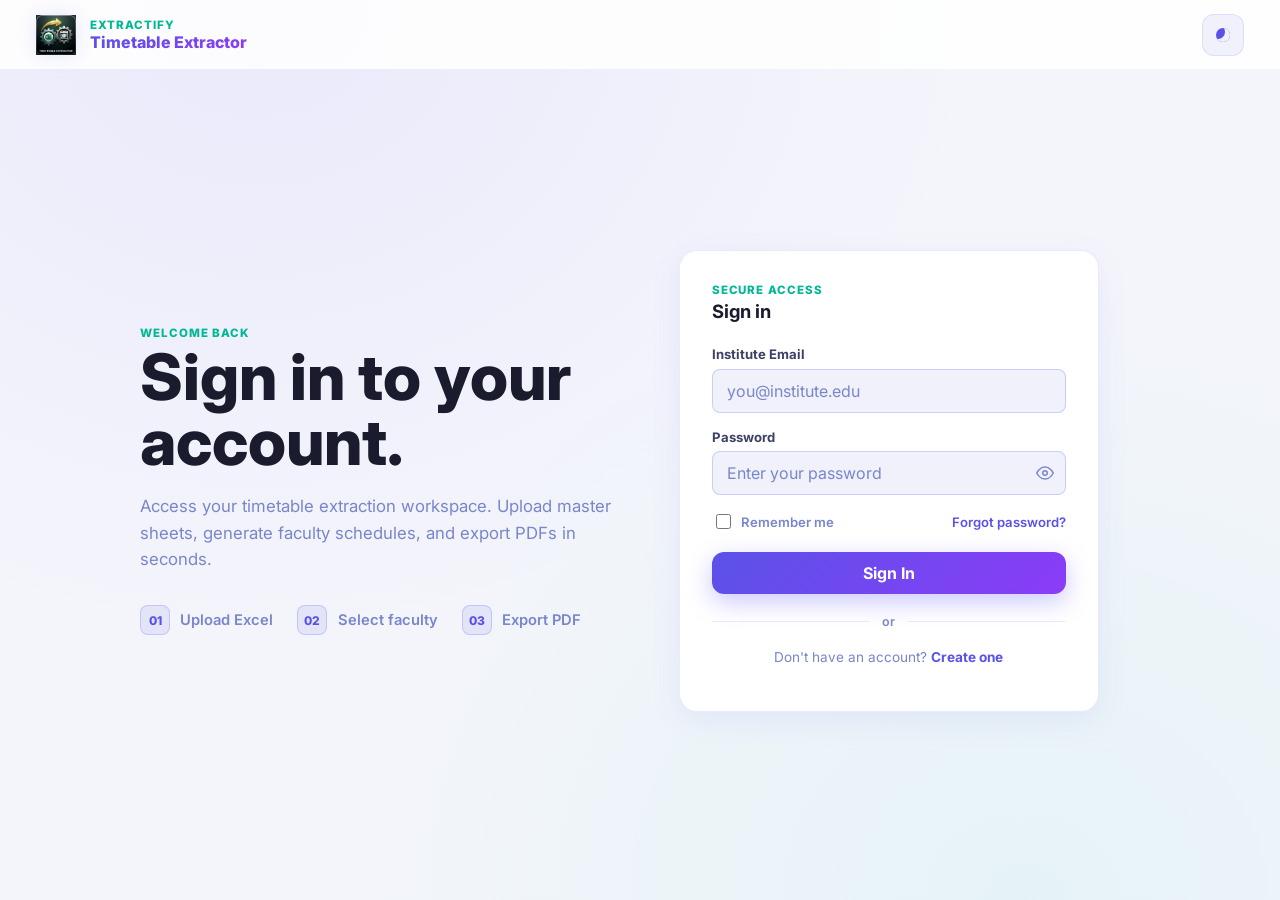
==== commit dbfcffd2: "added show password" ====
--- a/login.html
+++ b/login.html
@@ -213,6 +213,32 @@
       font-weight: 700;
     }
 
+    .password-wrapper {
+      position: relative;
+    }
+
+    .password-wrapper .form-input {
+      padding-right: 2.75rem;
+    }
+
+    .toggle-pw {
+      position: absolute;
+      right: 0.75rem;
+      top: 50%;
+      transform: translateY(-50%);
+      background: none;
+      border: none;
+      cursor: pointer;
+      color: var(--text-muted);
+      padding: 0;
+      display: flex;
+      align-items: center;
+    }
+
+    .toggle-pw:hover { color: var(--primary); }
+
+    .eye-icon { width: 18px; height: 18px; }
+
     @media (max-width: 820px) {
       .login-layout {
         grid-template-columns: 1fr;
@@ -228,6 +254,15 @@
     }
   </style>
 </head>
+<!-- Google tag (gtag.js) -->
+<script async src="https://www.googletagmanager.com/gtag/js?id=G-XX71KEPEQ0"></script>
+<script>
+  window.dataLayer = window.dataLayer || [];
+  function gtag(){dataLayer.push(arguments);}
+  gtag('js', new Date());
+
+  gtag('config', 'G-XX71KEPEQ0');
+</script>
 <body>
   <div class="app-shell">
     <header class="topbar">
@@ -298,14 +333,10 @@
 
               <div class="form-group">
                 <label class="form-label" for="loginPassword">Password</label>
-                <input
-                  type="password"
-                  id="loginPassword"
-                  class="form-input"
-                  placeholder="Enter your password"
-                  autocomplete="current-password"
-                  required
-                />
+                <div class="password-wrapper">
+                  <input type="password" id="loginPassword" class="form-input" placeholder="Enter your password" autocomplete="current-password" required />
+                  <button type="button" class="toggle-pw" onclick="togglePw('loginPassword', this)" tabindex="-1"><svg class="eye-icon" viewBox="0 0 24 24" fill="none" stroke="currentColor" stroke-width="2"><path d="M1 12s4-8 11-8 11 8 11 8-4 8-11 8-11-8-11-8z"/><circle cx="12" cy="12" r="3"/></svg></button>
+                </div>
               </div>
 
               <div class="form-footer">
@@ -412,26 +443,18 @@
             <form id="registerPasswordForm" novalidate>
               <div class="form-group">
                 <label class="form-label" for="regPassword">Password</label>
-                <input
-                  type="password"
-                  id="regPassword"
-                  class="form-input"
-                  placeholder="At least 8 characters"
-                  autocomplete="new-password"
-                  required
-                />
+                <div class="password-wrapper">
+                  <input type="password" id="regPassword" class="form-input" placeholder="At least 8 characters" autocomplete="new-password" required />
+                  <button type="button" class="toggle-pw" onclick="togglePw('regPassword', this)" tabindex="-1"><svg class="eye-icon" viewBox="0 0 24 24" fill="none" stroke="currentColor" stroke-width="2"><path d="M1 12s4-8 11-8 11 8 11 8-4 8-11 8-11-8-11-8z"/><circle cx="12" cy="12" r="3"/></svg></button>
+                </div>
               </div>
 
               <div class="form-group">
                 <label class="form-label" for="regPasswordConfirm">Confirm Password</label>
-                <input
-                  type="password"
-                  id="regPasswordConfirm"
-                  class="form-input"
-                  placeholder="Re-enter password"
-                  autocomplete="new-password"
-                  required
-                />
+                <div class="password-wrapper">
+                  <input type="password" id="regPasswordConfirm" class="form-input" placeholder="Re-enter password" autocomplete="new-password" required />
+                  <button type="button" class="toggle-pw" onclick="togglePw('regPasswordConfirm', this)" tabindex="-1"><svg class="eye-icon" viewBox="0 0 24 24" fill="none" stroke="currentColor" stroke-width="2"><path d="M1 12s4-8 11-8 11 8 11 8-4 8-11 8-11-8-11-8z"/><circle cx="12" cy="12" r="3"/></svg></button>
+                </div>
               </div>
 
               <button type="submit" class="primary-btn submit-btn">Complete Registration</button>
@@ -513,26 +536,18 @@
             <form id="forgotResetForm" novalidate>
               <div class="form-group">
                 <label class="form-label" for="forgotPassword">New Password</label>
-                <input
-                  type="password"
-                  id="forgotPassword"
-                  class="form-input"
-                  placeholder="At least 8 characters"
-                  autocomplete="new-password"
-                  required
-                />
+                <div class="password-wrapper">
+                  <input type="password" id="forgotPassword" class="form-input" placeholder="At least 8 characters" autocomplete="new-password" required />
+                  <button type="button" class="toggle-pw" onclick="togglePw('forgotPassword', this)" tabindex="-1"><svg class="eye-icon" viewBox="0 0 24 24" fill="none" stroke="currentColor" stroke-width="2"><path d="M1 12s4-8 11-8 11 8 11 8-4 8-11 8-11-8-11-8z"/><circle cx="12" cy="12" r="3"/></svg></button>
+                </div>
               </div>
 
               <div class="form-group">
                 <label class="form-label" for="forgotPasswordConfirm">Confirm Password</label>
-                <input
-                  type="password"
-                  id="forgotPasswordConfirm"
-                  class="form-input"
-                  placeholder="Re-enter password"
-                  autocomplete="new-password"
-                  required
-                />
+                <div class="password-wrapper">
+                  <input type="password" id="forgotPasswordConfirm" class="form-input" placeholder="Re-enter password" autocomplete="new-password" required />
+                  <button type="button" class="toggle-pw" onclick="togglePw('forgotPasswordConfirm', this)" tabindex="-1"><svg class="eye-icon" viewBox="0 0 24 24" fill="none" stroke="currentColor" stroke-width="2"><path d="M1 12s4-8 11-8 11 8 11 8-4 8-11 8-11-8-11-8z"/><circle cx="12" cy="12" r="3"/></svg></button>
+                </div>
               </div>
 
               <button type="submit" class="primary-btn submit-btn">Reset Password</button>
@@ -546,6 +561,16 @@
   <div id="toast" class="toast" role="status" aria-live="polite" hidden></div>
 
   <script>
+    // Show/hide password toggle
+    function togglePw(inputId, btn) {
+      const input = document.getElementById(inputId);
+      const isHidden = input.type === 'password';
+      input.type = isHidden ? 'text' : 'password';
+      btn.innerHTML = isHidden
+        ? '<svg class="eye-icon" viewBox="0 0 24 24" fill="none" stroke="currentColor" stroke-width="2"><path d="M17.94 17.94A10.07 10.07 0 0 1 12 20c-7 0-11-8-11-8a18.45 18.45 0 0 1 5.06-5.94"/><path d="M9.9 4.24A9.12 9.12 0 0 1 12 4c7 0 11 8 11 8a18.5 18.5 0 0 1-2.16 3.19"/><line x1="1" y1="1" x2="23" y2="23"/></svg>'
+        : '<svg class="eye-icon" viewBox="0 0 24 24" fill="none" stroke="currentColor" stroke-width="2"><path d="M1 12s4-8 11-8 11 8 11 8-4 8-11 8-11-8-11-8z"/><circle cx="12" cy="12" r="3"/></svg>';
+    }
+
     // Theme toggle
     const themeToggle = document.getElementById('themeToggle');
     const html = document.documentElement;
